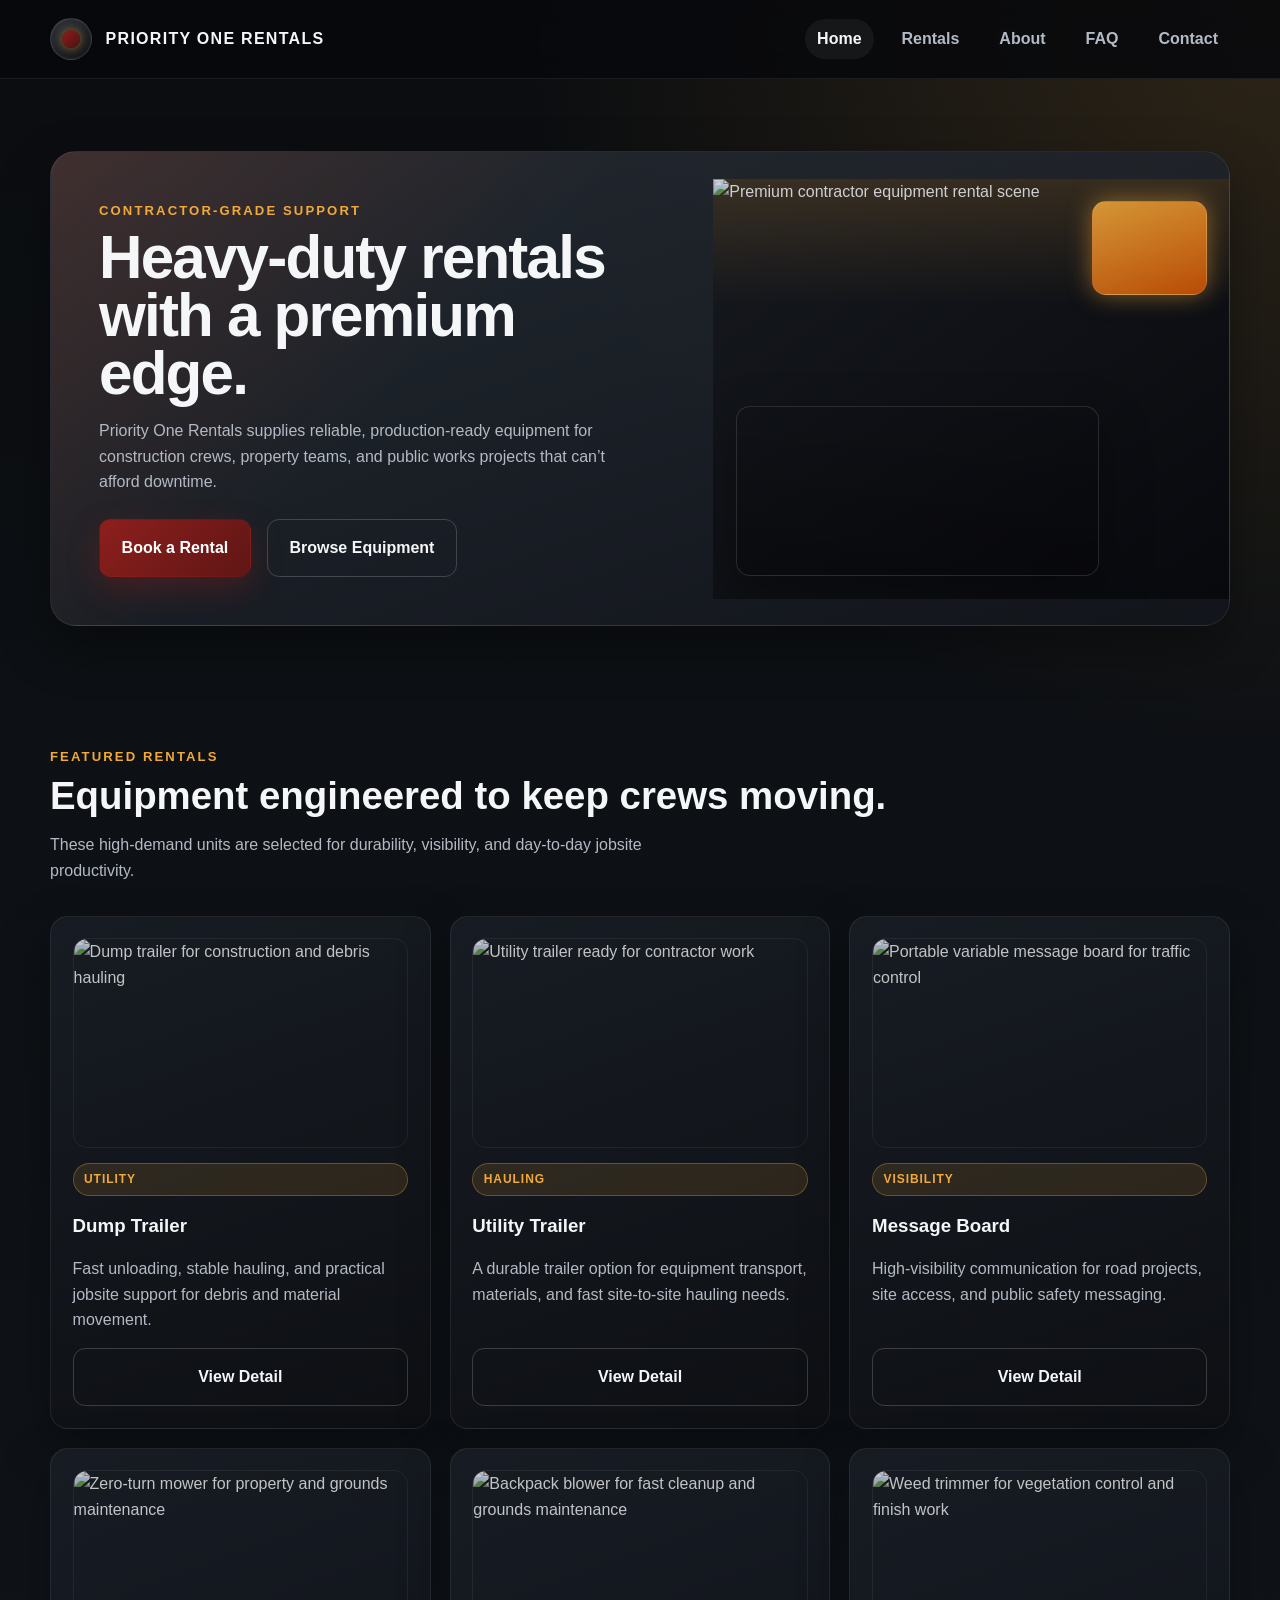
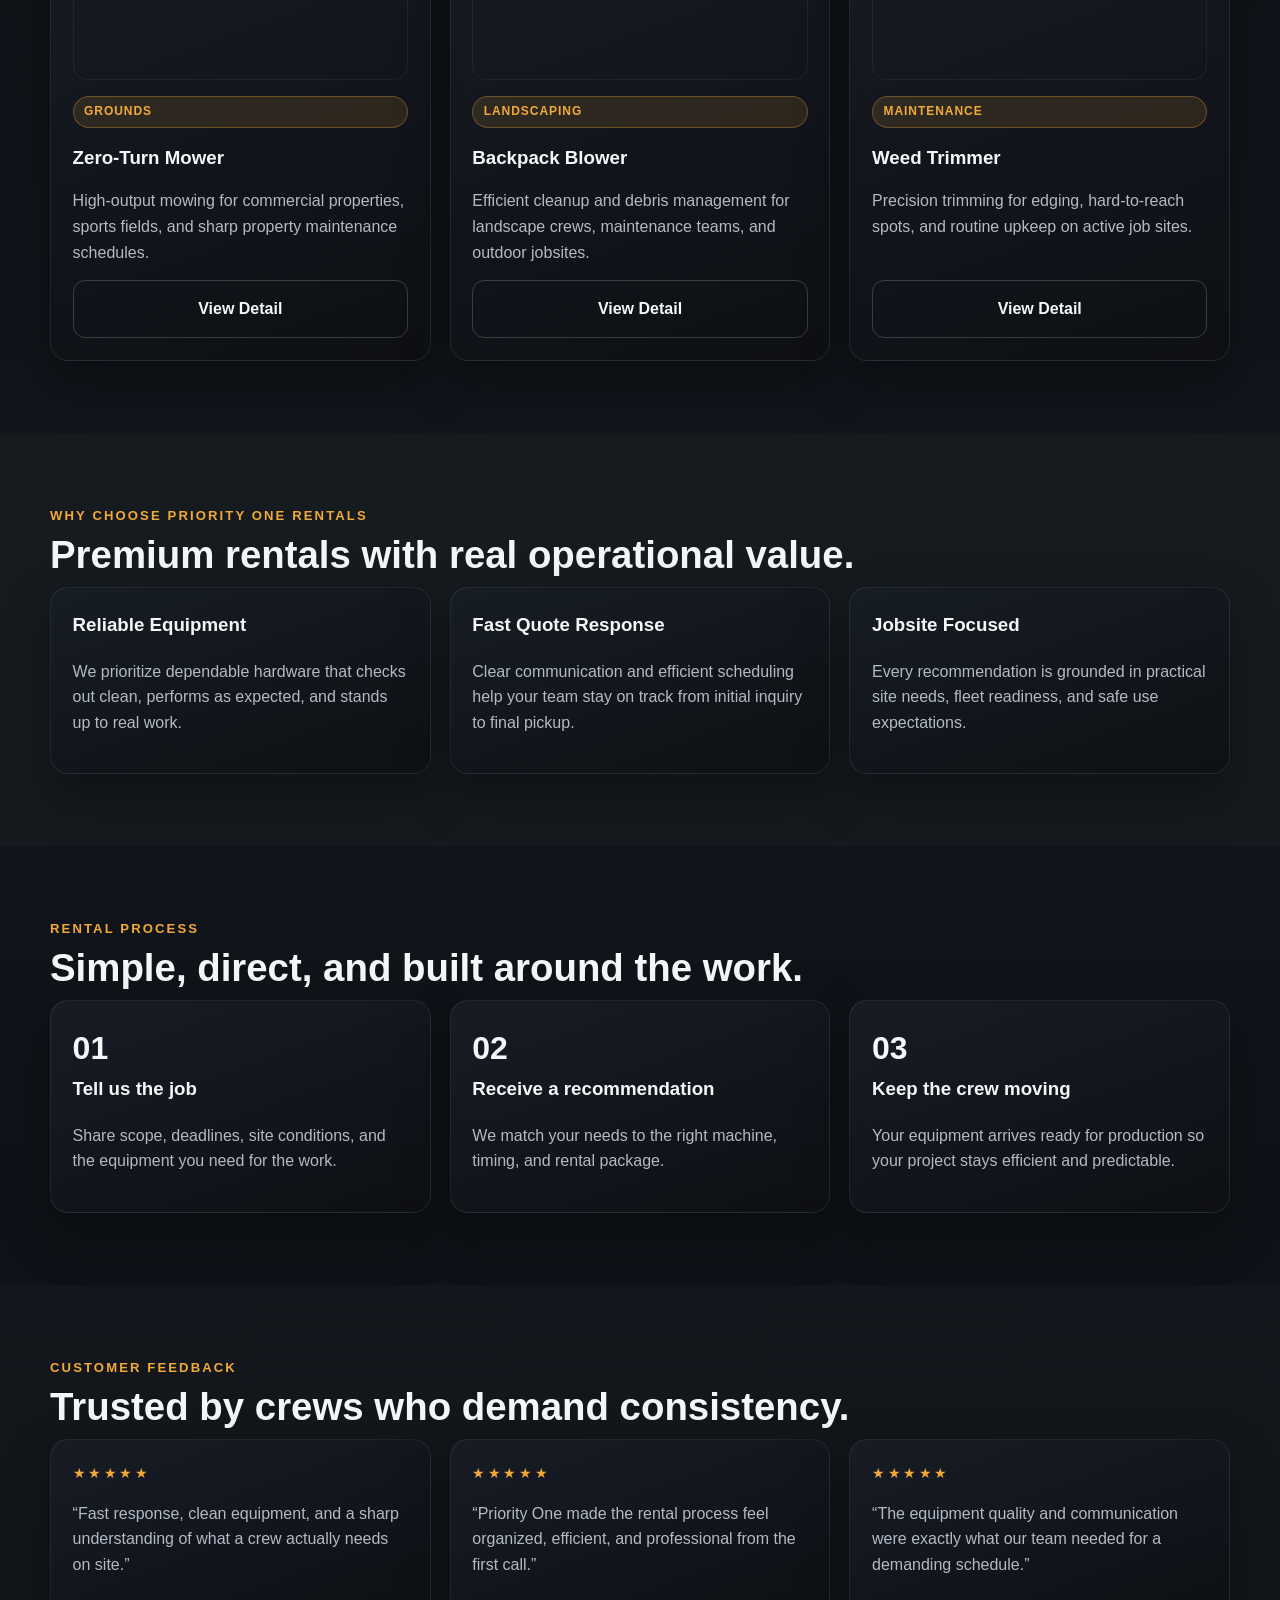
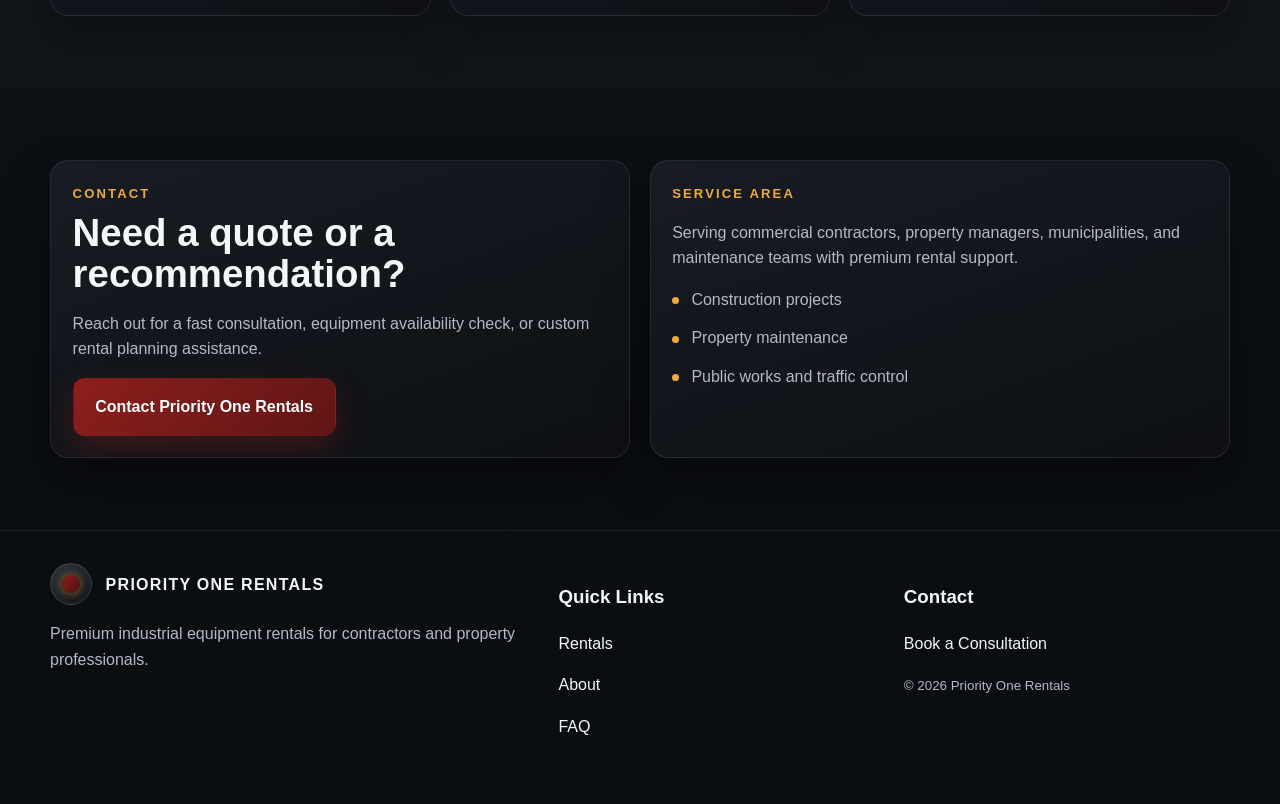
==== index.html @ a1ed1fdd "Initial Priority One Rentals website" ====
<!DOCTYPE html>
<html lang="en">
<head>
  <meta charset="UTF-8" />
  <meta name="viewport" content="width=device-width, initial-scale=1.0" />
  <meta name="description" content="Priority One Rentals delivers premium contractor-grade equipment rentals with dependable service, fast response, and modern jobsite support." />
  <title>Priority One Rentals | Premium Equipment Rentals</title>
  <link rel="stylesheet" href="css/style.css" />
</head>
<body>
  <header class="site-header">
    <div class="container navbar">
      <a class="brand" href="index.html" aria-label="Priority One Rentals home">
        <div class="brand-mark" aria-hidden="true"><span></span></div>
        <span>Priority One Rentals</span>
      </a>
      <button class="nav-toggle" aria-label="Toggle navigation">☰</button>
      <nav class="nav-links" aria-label="Main navigation">
        <a href="index.html" class="active">Home</a>
        <a href="rentals.html">Rentals</a>
        <a href="about.html">About</a>
        <a href="faq.html">FAQ</a>
        <a href="contact.html">Contact</a>
      </nav>
    </div>
  </header>

  <main>
    <section class="hero">
      <div class="container">
        <div class="hero-card">
          <div class="hero-content hero-copy">
            <div class="kicker">Contractor-grade support</div>
            <h1>Heavy-duty rentals with a premium edge.</h1>
            <p>Priority One Rentals supplies reliable, production-ready equipment for construction crews, property teams, and public works projects that can’t afford downtime.</p>
            <div class="hero-actions">
              <a class="btn btn-primary" href="contact.html">Book a Rental</a>
              <a class="btn btn-secondary" href="rentals.html">Browse Equipment</a>
            </div>
          </div>
          <div class="hero-visual" aria-hidden="true">
            <img src="https://images.unsplash.com/photo-1504307651254-35680f356dfd?auto=format&fit=crop&w=1400&q=80" alt="Premium contractor equipment rental scene" />
          </div>
        </div>
      </div>
    </section>

    <section class="section">
      <div class="container">
        <div class="kicker">Featured rentals</div>
        <h2 class="section-title">Equipment engineered to keep crews moving.</h2>
        <p class="section-lead">These high-demand units are selected for durability, visibility, and day-to-day jobsite productivity.</p>
        <div class="equipment-grid">
          <article class="equipment-card">
            <img loading="lazy" src="https://images.unsplash.com/photo-1504307651254-35680f356dfd?auto=format&fit=crop&w=900&q=80" alt="Dump trailer for construction and debris hauling" />
            <div class="badge">Utility</div>
            <h3>Dump Trailer</h3>
            <p class="muted">Fast unloading, stable hauling, and practical jobsite support for debris and material movement.</p>
            <a class="btn btn-secondary" href="equipment/dump-trailer.html">View Detail</a>
          </article>
          <article class="equipment-card">
            <img loading="lazy" src="https://images.unsplash.com/photo-1500530855697-b586d89ba3ee?auto=format&fit=crop&w=900&q=80" alt="Utility trailer ready for contractor work" />
            <div class="badge">Hauling</div>
            <h3>Utility Trailer</h3>
            <p class="muted">A durable trailer option for equipment transport, materials, and fast site-to-site hauling needs.</p>
            <a class="btn btn-secondary" href="equipment/dump-trailer.html">View Detail</a>
          </article>
          <article class="equipment-card">
            <img loading="lazy" src="https://images.unsplash.com/photo-1517048676732-d65bc937f952?auto=format&fit=crop&w=900&q=80" alt="Portable variable message board for traffic control" />
            <div class="badge">Visibility</div>
            <h3>Message Board</h3>
            <p class="muted">High-visibility communication for road projects, site access, and public safety messaging.</p>
            <a class="btn btn-secondary" href="equipment/message-board.html">View Detail</a>
          </article>
          <article class="equipment-card">
            <img loading="lazy" src="https://images.unsplash.com/photo-1558618666-fcd25c85cd64?auto=format&fit=crop&w=900&q=80" alt="Zero-turn mower for property and grounds maintenance" />
            <div class="badge">Grounds</div>
            <h3>Zero-Turn Mower</h3>
            <p class="muted">High-output mowing for commercial properties, sports fields, and sharp property maintenance schedules.</p>
            <a class="btn btn-secondary" href="equipment/zero-turn-mower.html">View Detail</a>
          </article>
          <article class="equipment-card">
            <img loading="lazy" src="https://images.unsplash.com/photo-1500530855697-b586d89ba3ee?auto=format&fit=crop&w=900&q=80" alt="Backpack blower for fast cleanup and grounds maintenance" />
            <div class="badge">Landscaping</div>
            <h3>Backpack Blower</h3>
            <p class="muted">Efficient cleanup and debris management for landscape crews, maintenance teams, and outdoor jobsites.</p>
            <a class="btn btn-secondary" href="equipment/zero-turn-mower.html">View Detail</a>
          </article>
          <article class="equipment-card">
            <img loading="lazy" src="https://images.unsplash.com/photo-1473448912268-2022ce9509d8?auto=format&fit=crop&w=900&q=80" alt="Weed trimmer for vegetation control and finish work" />
            <div class="badge">Maintenance</div>
            <h3>Weed Trimmer</h3>
            <p class="muted">Precision trimming for edging, hard-to-reach spots, and routine upkeep on active job sites.</p>
            <a class="btn btn-secondary" href="equipment/zero-turn-mower.html">View Detail</a>
          </article>
        </div>
      </div>
    </section>

    <section class="section section-dark">
      <div class="container">
        <div class="kicker">Why Choose Priority One Rentals</div>
        <h2 class="section-title">Premium rentals with real operational value.</h2>
        <div class="feature-grid">
          <article class="feature-card">
            <h3>Reliable Equipment</h3>
            <p class="muted">We prioritize dependable hardware that checks out clean, performs as expected, and stands up to real work.</p>
          </article>
          <article class="feature-card">
            <h3>Fast Quote Response</h3>
            <p class="muted">Clear communication and efficient scheduling help your team stay on track from initial inquiry to final pickup.</p>
          </article>
          <article class="feature-card">
            <h3>Jobsite Focused</h3>
            <p class="muted">Every recommendation is grounded in practical site needs, fleet readiness, and safe use expectations.</p>
          </article>
        </div>
      </div>
    </section>

    <section class="section">
      <div class="container">
        <div class="kicker">Rental process</div>
        <h2 class="section-title">Simple, direct, and built around the work.</h2>
        <div class="steps-grid">
          <article class="step-card">
            <div class="stat">01</div>
            <h3>Tell us the job</h3>
            <p class="muted">Share scope, deadlines, site conditions, and the equipment you need for the work.</p>
          </article>
          <article class="step-card">
            <div class="stat">02</div>
            <h3>Receive a recommendation</h3>
            <p class="muted">We match your needs to the right machine, timing, and rental package.</p>
          </article>
          <article class="step-card">
            <div class="stat">03</div>
            <h3>Keep the crew moving</h3>
            <p class="muted">Your equipment arrives ready for production so your project stays efficient and predictable.</p>
          </article>
        </div>
      </div>
    </section>

    <section class="section section-dark">
      <div class="container">
        <div class="kicker">Customer feedback</div>
        <h2 class="section-title">Trusted by crews who demand consistency.</h2>
        <div class="testimonial-grid">
          <article class="testimonial-card">
            <div class="rating-line">★★★★★</div>
            <p class="muted">“Fast response, clean equipment, and a sharp understanding of what a crew actually needs on site.”</p>
          </article>
          <article class="testimonial-card">
            <div class="rating-line">★★★★★</div>
            <p class="muted">“Priority One made the rental process feel organized, efficient, and professional from the first call.”</p>
          </article>
          <article class="testimonial-card">
            <div class="rating-line">★★★★★</div>
            <p class="muted">“The equipment quality and communication were exactly what our team needed for a demanding schedule.”</p>
          </article>
        </div>
      </div>
    </section>

    <section class="section">
      <div class="container contact-grid">
        <div class="card">
          <div class="kicker">Contact</div>
          <h2 class="section-title">Need a quote or a recommendation?</h2>
          <p class="muted">Reach out for a fast consultation, equipment availability check, or custom rental planning assistance.</p>
          <a class="btn btn-primary" href="contact.html">Contact Priority One Rentals</a>
        </div>
        <div class="card">
          <div class="kicker">Service area</div>
          <p class="muted">Serving commercial contractors, property managers, municipalities, and maintenance teams with premium rental support.</p>
          <ul class="mini-list">
            <li>Construction projects</li>
            <li>Property maintenance</li>
            <li>Public works and traffic control</li>
          </ul>
        </div>
      </div>
    </section>
  </main>

  <footer class="footer">
    <div class="container footer-grid">
      <div>
        <div class="brand">
          <div class="brand-mark" aria-hidden="true"><span></span></div>
          <span>Priority One Rentals</span>
        </div>
        <p class="muted">Premium industrial equipment rentals for contractors and property professionals.</p>
      </div>
      <div>
        <h3>Quick Links</h3>
        <p><a href="rentals.html">Rentals</a></p>
        <p><a href="about.html">About</a></p>
        <p><a href="faq.html">FAQ</a></p>
      </div>
      <div>
        <h3>Contact</h3>
        <p><a href="contact.html">Book a Consultation</a></p>
        <small>© <span data-year></span> Priority One Rentals</small>
      </div>
    </div>
  </footer>

  <script src="js/script.js"></script>
</body>
</html>
---- css/style.css ----
:root {
  --bg: #0d0f12;
  --panel: #13171d;
  --panel-2: #1a1f27;
  --text: #f5f6f8;
  --muted: #b3bac5;
  --steel: #7d8793;
  --steel-strong: #5b6370;
  --accent: #8d1f1d;
  --accent-2: #c24a24;
  --highlight: #f1a93a;
  --line: rgba(255,255,255,0.08);
  --shadow: 0 20px 50px rgba(0,0,0,0.35);
  --radius: 18px;
  --container: min(1180px, calc(100% - 2rem));
}

* { box-sizing: border-box; }
html { scroll-behavior: smooth; }
body {
  margin: 0;
  font-family: Arial, Helvetica, sans-serif;
  background:
    radial-gradient(circle at top right, rgba(241,169,58,0.15), transparent 18%),
    linear-gradient(180deg, #0b0d10, #11161c 55%, #0a0c10);
  color: var(--text);
  line-height: 1.6;
}
img { max-width: 100%; display: block; }
a { color: inherit; text-decoration: none; }

.container { width: var(--container); margin: 0 auto; }
.section { padding: 4.5rem 0; }
.section-title { margin: 0 0 0.75rem; font-size: clamp(1.9rem, 3vw, 2.8rem); line-height: 1.08; }
.section-lead { max-width: 680px; color: var(--muted); margin-bottom: 2rem; }

.site-header {
  position: sticky;
  top: 0;
  z-index: 20;
  backdrop-filter: blur(14px);
  background: rgba(8, 9, 12, 0.86);
  border-bottom: 1px solid var(--line);
}

.navbar {
  display: flex;
  align-items: center;
  justify-content: space-between;
  min-height: 78px;
  gap: 1rem;
}
.brand {
  display: flex;
  align-items: center;
  gap: 0.85rem;
  font-weight: 800;
  letter-spacing: 0.08em;
  text-transform: uppercase;
}
.brand-mark {
  width: 42px;
  height: 42px;
  display: grid;
  place-items: center;
  border-radius: 50%;
  background: linear-gradient(145deg, #2a313b, #0d1015);
  border: 1px solid rgba(255,255,255,0.12);
  box-shadow: inset 0 0 0 1px rgba(255,255,255,0.04);
}
.brand-mark span {
  width: 18px;
  height: 18px;
  border-radius: 50%;
  background: linear-gradient(135deg, var(--accent), #4c1110);
  box-shadow: 0 0 12px rgba(241,169,58,0.65);
}
.nav-links {
  display: flex;
  gap: 1rem;
  align-items: center;
}
.nav-links a {
  color: var(--muted);
  font-weight: 700;
  padding: 0.45rem 0.75rem;
  border-radius: 999px;
}
.nav-links a:hover,
.nav-links a.active {
  color: var(--text);
  background: rgba(255,255,255,0.05);
}
.nav-toggle {
  display: none;
  border: 0;
  background: transparent;
  color: var(--text);
  font-size: 1.65rem;
}

.hero {
  padding: 4.5rem 0 3rem;
}
.hero-card {
  display: grid;
  grid-template-columns: 1.1fr 0.9fr;
  gap: 2rem;
  align-items: center;
  background:
    linear-gradient(135deg, rgba(196,74,36,0.18), transparent 35%),
    linear-gradient(160deg, rgba(42,49,59,0.8), rgba(18,21,27,0.92));
  border: 1px solid var(--line);
  border-radius: 26px;
  box-shadow: var(--shadow);
  overflow: hidden;
}
.hero-content {
  padding: 3rem;
}
.hero-copy h1 {
  margin: 0 0 1rem;
  font-size: clamp(2.4rem, 4.7vw, 4.6rem);
  line-height: 0.96;
  letter-spacing: -0.03em;
}
.hero-copy p { color: var(--muted); max-width: 640px; }
.hero-actions { display: flex; gap: 1rem; flex-wrap: wrap; margin-top: 1.5rem; }
.btn {
  display: inline-flex;
  align-items: center;
  justify-content: center;
  padding: 0.95rem 1.35rem;
  border-radius: 12px;
  font-weight: 800;
  border: 1px solid transparent;
  transition: transform 0.2s ease, filter 0.2s ease;
}
.btn:hover { transform: translateY(-2px); filter: brightness(1.05); }
.btn-primary {
  background: linear-gradient(135deg, var(--accent), #5f1615);
  color: white;
  box-shadow: 0 12px 30px rgba(141,31,29,0.35);
}
.btn-secondary {
  background: transparent;
  color: var(--text);
  border-color: rgba(255,255,255,0.18);
}
.hero-visual {
  position: relative;
  min-height: 420px;
  overflow: hidden;
  background:
    linear-gradient(180deg, rgba(241,169,58,0.16), rgba(0,0,0,0) 30%),
    linear-gradient(145deg, #16191f, #08090d);
}
.hero-visual img {
  width: 100%;
  height: 100%;
  object-fit: cover;
  object-position: center;
  filter: saturate(0.9) contrast(1.05) brightness(0.82);
}
.hero-visual::before,
.hero-visual::after {
  content: "";
  position: absolute;
  inset: auto auto 1.4rem 1.4rem;
  border-radius: 14px;
  border: 1px solid rgba(255,255,255,0.12);
  pointer-events: none;
}
.hero-visual::before {
  width: 70%;
  height: 40%;
  background: linear-gradient(180deg, rgba(0,0,0,0.06), rgba(0,0,0,0.3));
  box-shadow: var(--shadow);
}
.hero-visual::after {
  width: 22%;
  height: 22%;
  left: auto;
  right: 1.35rem;
  top: 1.4rem;
  bottom: auto;
  background: linear-gradient(160deg, rgba(241,169,58,0.85), rgba(255,101,0,0.7));
  box-shadow: 0 0 24px rgba(241,169,58,0.5);
}

.grid-3,
.feature-grid,
.steps-grid,
.testimonial-grid,
.contact-grid,
.equipment-grid {
  display: grid;
  gap: 1.2rem;
}
.grid-3,
.feature-grid,
.steps-grid,
.testimonial-grid,
.equipment-grid { grid-template-columns: repeat(3, minmax(0, 1fr)); }
.contact-grid { grid-template-columns: 1fr 1fr; }

.card,
.feature-card,
.step-card,
.testimonial-card,
.contact-card,
.info-card,
.equipment-card {
  position: relative;
  background: linear-gradient(160deg, rgba(24,29,37,0.96), rgba(14,16,20,0.96));
  border: 1px solid var(--line);
  border-radius: var(--radius);
  padding: 1.35rem;
  box-shadow: var(--shadow);
  overflow: hidden;
  transition: transform 0.25s ease, border-color 0.25s ease, box-shadow 0.25s ease;
}
.equipment-card {
  display: flex;
  flex-direction: column;
  gap: 0.95rem;
}
.equipment-card img {
  width: 100%;
  height: 210px;
  object-fit: cover;
  border-radius: 14px;
  border: 1px solid rgba(255,255,255,0.08);
  filter: saturate(0.85) contrast(1.03) brightness(0.78);
}
.equipment-card:hover {
  transform: translateY(-4px);
  border-color: rgba(241,169,58,0.32);
  box-shadow: 0 24px 60px rgba(0,0,0,0.45);
}
.equipment-card:hover img {
  filter: saturate(1) contrast(1.05) brightness(0.88);
}
.equipment-card h3,
.equipment-card p,
.equipment-card .btn {
  margin: 0;
}
.equipment-card .btn {
  margin-top: auto;
}
.card h3,
.feature-card h3,
.step-card h3,
.info-card h3,
.equipment-card h3 { margin-top: 0; }
.muted { color: var(--muted); }
.kicker {
  color: var(--highlight);
  text-transform: uppercase;
  font-size: 0.82rem;
  letter-spacing: 0.16em;
  font-weight: 800;
  margin-bottom: 0.5rem;
}

.stat { font-size: 2rem; font-weight: 900; }

.rating-line {
  color: var(--highlight);
  letter-spacing: 0.18em;
  font-size: 0.9rem;
}

.section-dark { background: rgba(255,255,255,0.02); }
.badge {
  display: inline-flex;
  align-items: center;
  gap: 0.4rem;
  background: rgba(241,169,58,0.12);
  border: 1px solid rgba(241,169,58,0.32);
  color: var(--highlight);
  border-radius: 999px;
  padding: 0.35rem 0.65rem;
  font-size: 0.75rem;
  font-weight: 800;
  letter-spacing: 0.08em;
  text-transform: uppercase;
}

.cta-panel {
  background: linear-gradient(135deg, rgba(141,31,29,0.45), rgba(24,29,37,0.9));
  border: 1px solid rgba(241,169,58,0.18);
  border-radius: 20px;
  padding: 1.5rem;
}

.footer {
  padding: 2rem 0 3rem;
  border-top: 1px solid var(--line);
  background: #0a0d11;
}
.footer-grid { display: grid; grid-template-columns: 1.2fr 0.8fr 0.8fr; gap: 1.2rem; }
.footer small { color: var(--muted); }

.page-hero {
  padding: 3.5rem 0 2rem;
}
.page-hero .hero-card { grid-template-columns: 1fr; }
.page-hero .hero-content { padding: 2.75rem; }
.page-hero .hero-visual { display: none; }

.mini-list { display: grid; gap: 0.8rem; margin: 1rem 0 0; padding: 0; list-style: none; }
.mini-list li { padding-left: 1.2rem; position: relative; color: var(--muted); }
.mini-list li::before {
  content: "";
  position: absolute;
  left: 0;
  top: 0.65rem;
  width: 7px;
  height: 7px;
  background: var(--highlight);
  border-radius: 999px;
}

form .field,
input,
textarea,
select {
  width: 100%;
  border-radius: 12px;
  border: 1px solid rgba(255,255,255,0.12);
  background: rgba(255,255,255,0.03);
  color: var(--text);
  padding: 0.9rem 1rem;
  font: inherit;
}
form .field {
  margin-bottom: 1rem;
}
textarea { min-height: 130px; resize: vertical; }

.faq-item {
  border: 1px solid var(--line);
  border-radius: 16px;
  background: rgba(255,255,255,0.03);
  overflow: hidden;
}
.faq-question {
  width: 100%;
  background: transparent;
  color: var(--text);
  text-align: left;
  padding: 1rem 1.1rem;
  font: inherit;
  font-weight: 800;
  border: none;
  cursor: pointer;
}
.faq-answer {
  display: none;
  padding: 0 1.1rem 1rem;
  color: var(--muted);
}
.faq-item.open .faq-answer { display: block; }

@media (max-width: 900px) {
  .hero-card,
  .contact-grid,
  .footer-grid,
  .grid-3,
  .feature-grid,
  .steps-grid,
  .testimonial-grid,
  .equipment-grid { grid-template-columns: 1fr; }
  .hero-content { padding: 2rem; }
  .nav-toggle { display: block; }
  .nav-links {
    position: absolute;
    right: 1rem;
    top: calc(100% + 0.5rem);
    flex-direction: column;
    align-items: stretch;
    background: rgba(11,12,15,0.95);
    border: 1px solid var(--line);
    border-radius: 16px;
    padding: 0.85rem;
    min-width: 220px;
    display: none;
  }
  .nav-links[data-open="true"] { display: flex; }
}

@media (max-width: 640px) {
  .section { padding: 3.6rem 0; }
  .hero { padding-top: 2rem; }
  .hero-copy h1 { font-size: 2.3rem; }
  .btn { width: 100%; }
}
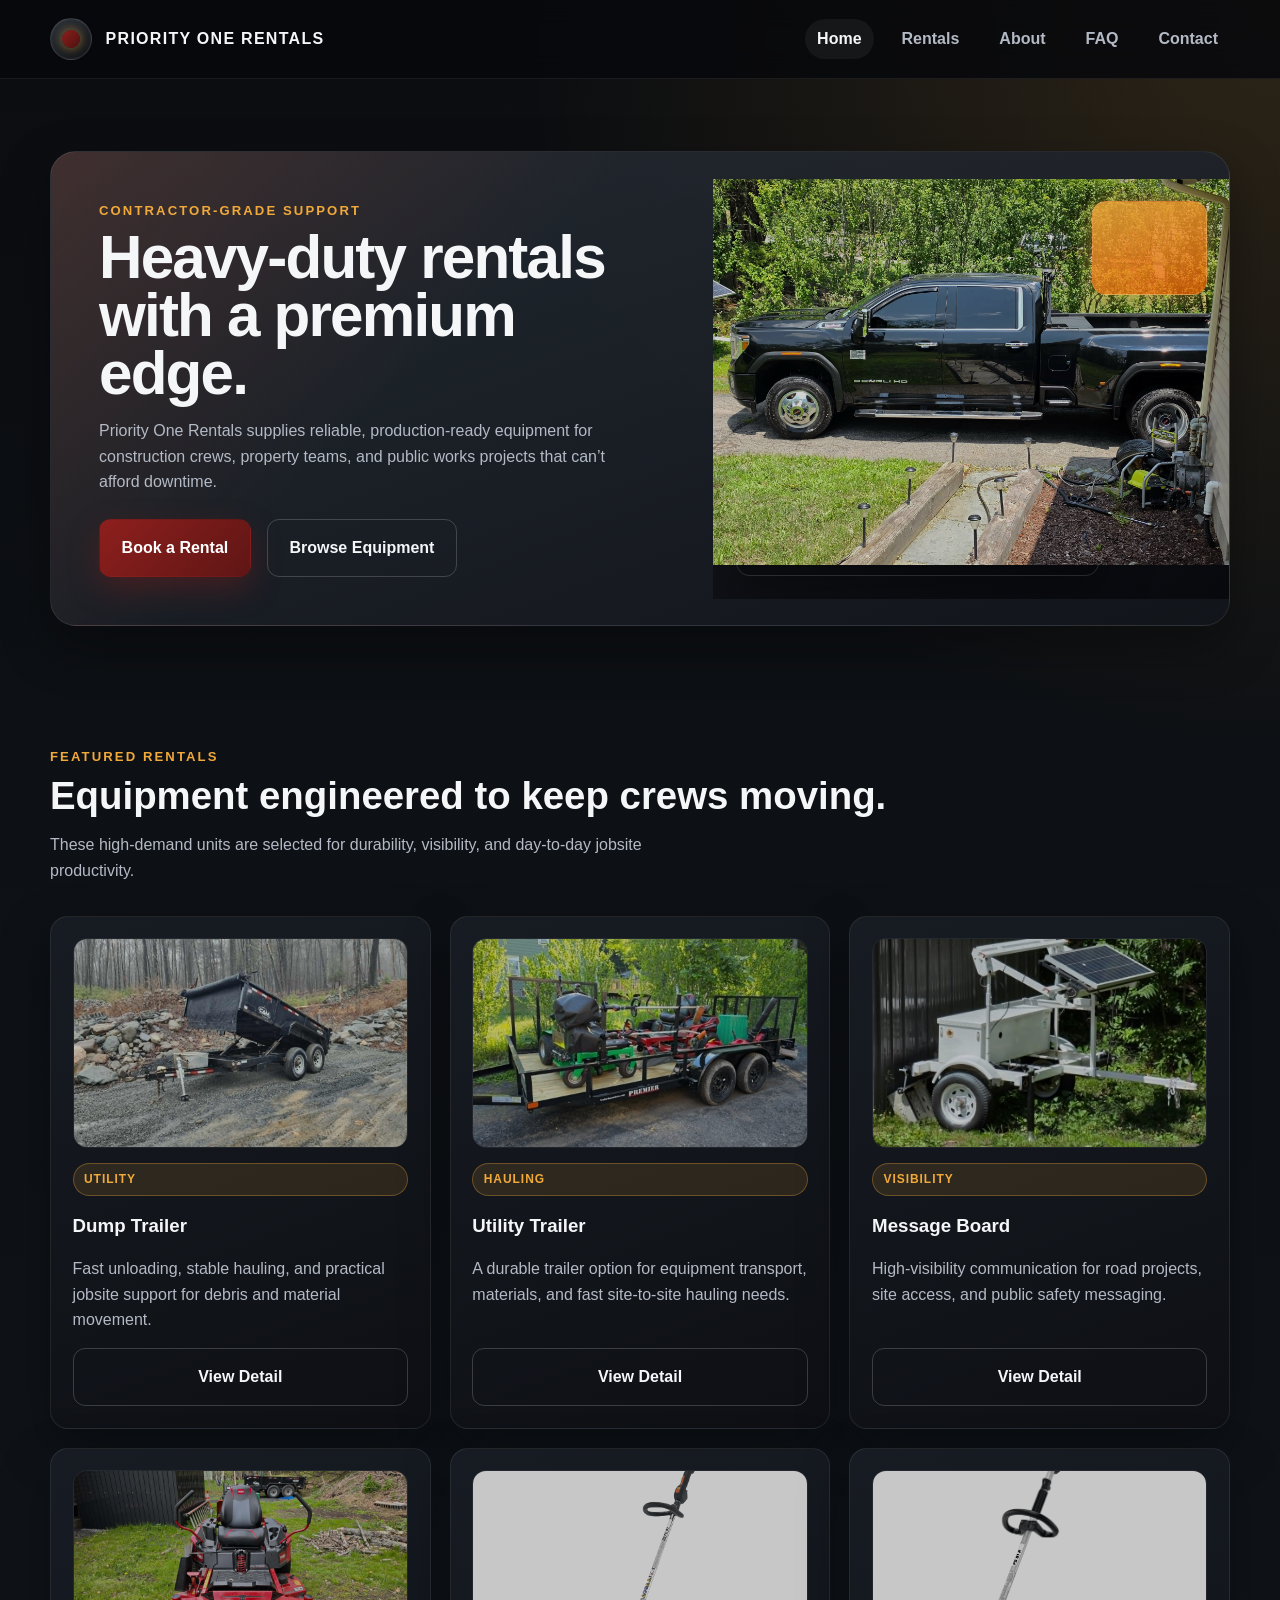
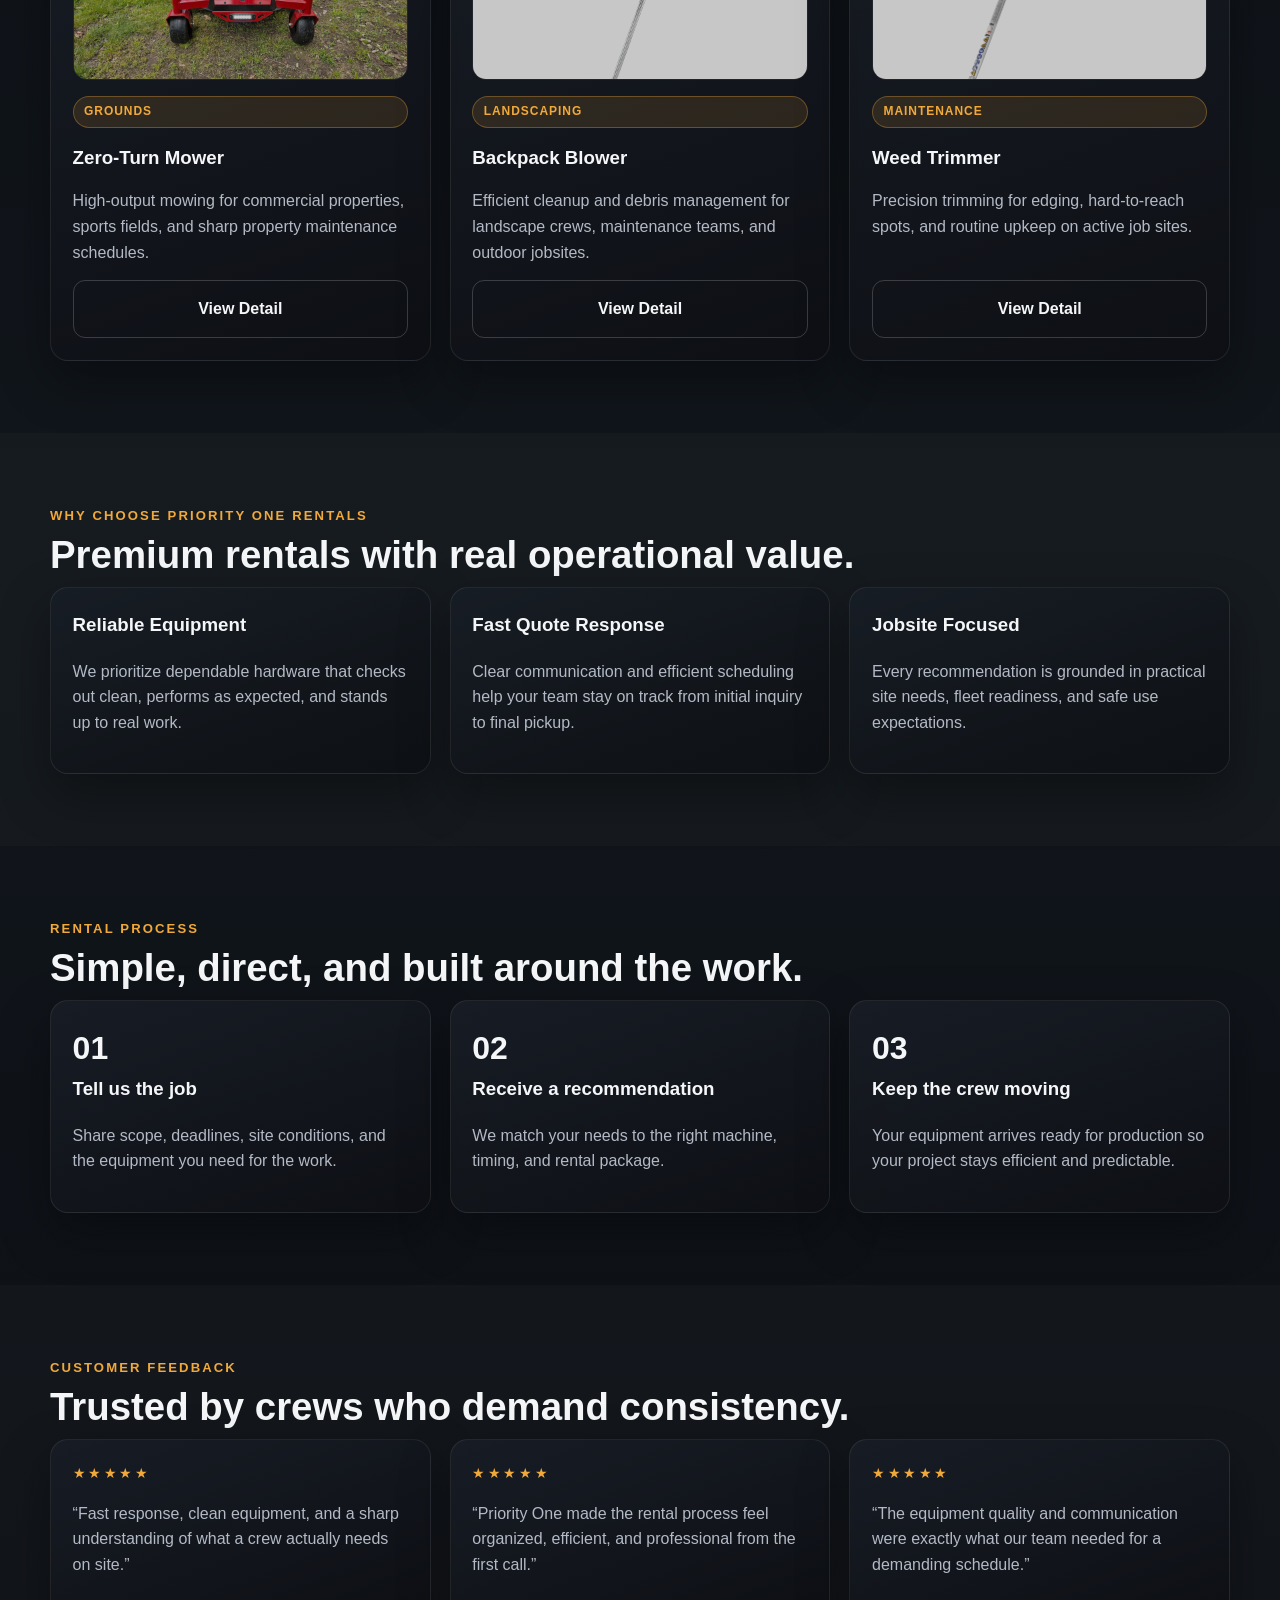
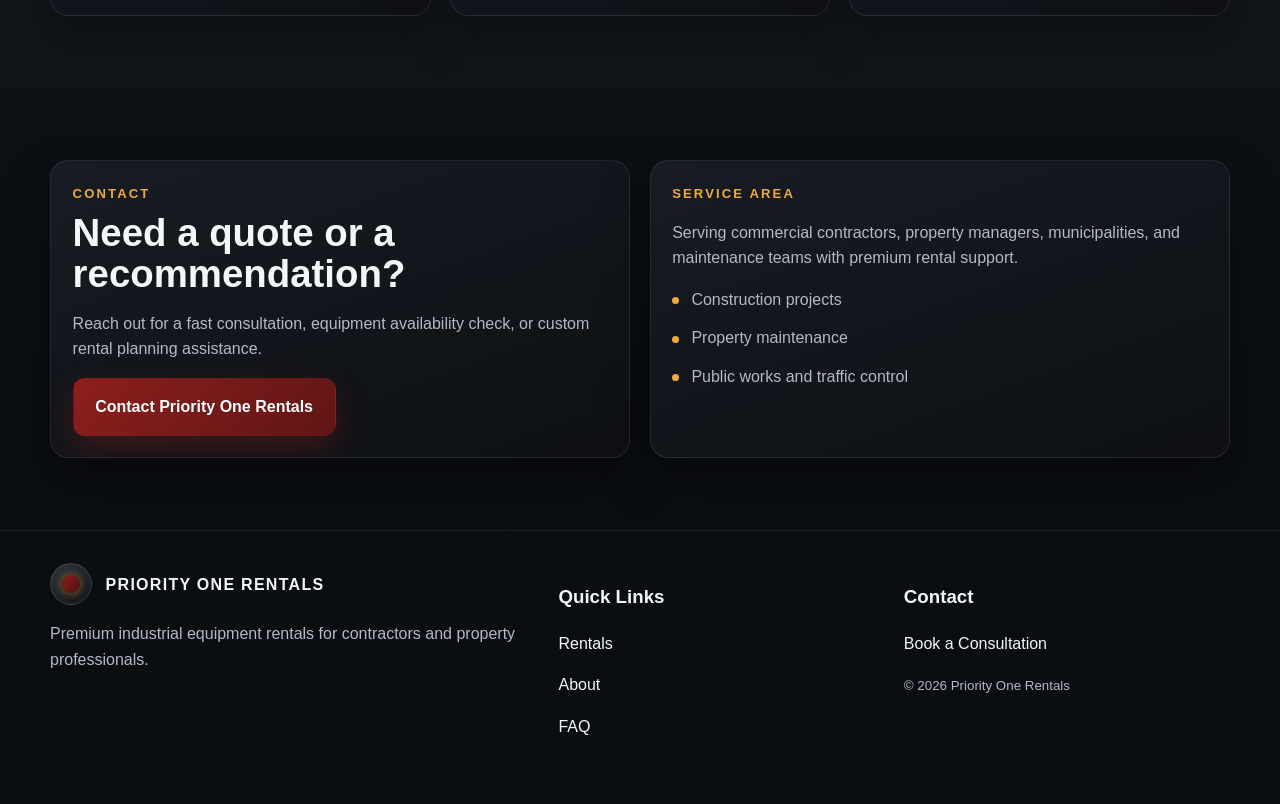
==== commit 8cf62820: "Replace stock imagery with local equipment photos" ====
--- a/index.html
+++ b/index.html
@@ -39,7 +39,7 @@
             </div>
           </div>
           <div class="hero-visual" aria-hidden="true">
-            <img src="https://images.unsplash.com/photo-1504307651254-35680f356dfd?auto=format&fit=crop&w=1400&q=80" alt="Premium contractor equipment rental scene" />
+            <img src="images/truck/priority-one-truck.jpg" alt="Priority One Rentals truck and equipment transport setup" />
           </div>
         </div>
       </div>
@@ -52,42 +52,42 @@
         <p class="section-lead">These high-demand units are selected for durability, visibility, and day-to-day jobsite productivity.</p>
         <div class="equipment-grid">
           <article class="equipment-card">
-            <img loading="lazy" src="https://images.unsplash.com/photo-1504307651254-35680f356dfd?auto=format&fit=crop&w=900&q=80" alt="Dump trailer for construction and debris hauling" />
+            <img loading="lazy" src="images/dump-trailer/dump-trailer.jpg" alt="Dump trailer for construction and debris hauling" />
             <div class="badge">Utility</div>
             <h3>Dump Trailer</h3>
             <p class="muted">Fast unloading, stable hauling, and practical jobsite support for debris and material movement.</p>
             <a class="btn btn-secondary" href="equipment/dump-trailer.html">View Detail</a>
           </article>
           <article class="equipment-card">
-            <img loading="lazy" src="https://images.unsplash.com/photo-1500530855697-b586d89ba3ee?auto=format&fit=crop&w=900&q=80" alt="Utility trailer ready for contractor work" />
+            <img loading="lazy" src="images/trailers/premier-landscape-trailer.jpg" alt="Premier landscape trailer ready for contractor work" />
             <div class="badge">Hauling</div>
             <h3>Utility Trailer</h3>
             <p class="muted">A durable trailer option for equipment transport, materials, and fast site-to-site hauling needs.</p>
             <a class="btn btn-secondary" href="equipment/dump-trailer.html">View Detail</a>
           </article>
           <article class="equipment-card">
-            <img loading="lazy" src="https://images.unsplash.com/photo-1517048676732-d65bc937f952?auto=format&fit=crop&w=900&q=80" alt="Portable variable message board for traffic control" />
+            <img loading="lazy" src="images/ats5/ats5-speedalert-board.jpg" alt="ATS5 speed alert message board for traffic control" />
             <div class="badge">Visibility</div>
             <h3>Message Board</h3>
             <p class="muted">High-visibility communication for road projects, site access, and public safety messaging.</p>
             <a class="btn btn-secondary" href="equipment/message-board.html">View Detail</a>
           </article>
           <article class="equipment-card">
-            <img loading="lazy" src="https://images.unsplash.com/photo-1558618666-fcd25c85cd64?auto=format&fit=crop&w=900&q=80" alt="Zero-turn mower for property and grounds maintenance" />
+            <img loading="lazy" src="images/toro/toro-zero-turn.jpg" alt="Toro zero-turn mower for grounds maintenance" />
             <div class="badge">Grounds</div>
             <h3>Zero-Turn Mower</h3>
             <p class="muted">High-output mowing for commercial properties, sports fields, and sharp property maintenance schedules.</p>
             <a class="btn btn-secondary" href="equipment/zero-turn-mower.html">View Detail</a>
           </article>
           <article class="equipment-card">
-            <img loading="lazy" src="https://images.unsplash.com/photo-1500530855697-b586d89ba3ee?auto=format&fit=crop&w=900&q=80" alt="Backpack blower for fast cleanup and grounds maintenance" />
+            <img loading="lazy" src="images/stihl/stihl-fc91-edger.jpg" alt="Stihl edger for fast cleanup and grounds maintenance" />
             <div class="badge">Landscaping</div>
             <h3>Backpack Blower</h3>
             <p class="muted">Efficient cleanup and debris management for landscape crews, maintenance teams, and outdoor jobsites.</p>
             <a class="btn btn-secondary" href="equipment/zero-turn-mower.html">View Detail</a>
           </article>
           <article class="equipment-card">
-            <img loading="lazy" src="https://images.unsplash.com/photo-1473448912268-2022ce9509d8?auto=format&fit=crop&w=900&q=80" alt="Weed trimmer for vegetation control and finish work" />
+            <img loading="lazy" src="images/stihl/stihl-fs91r-weedwhacker.jpg" alt="Stihl weed trimmer for vegetation control and finish work" />
             <div class="badge">Maintenance</div>
             <h3>Weed Trimmer</h3>
             <p class="muted">Precision trimming for edging, hard-to-reach spots, and routine upkeep on active job sites.</p>
